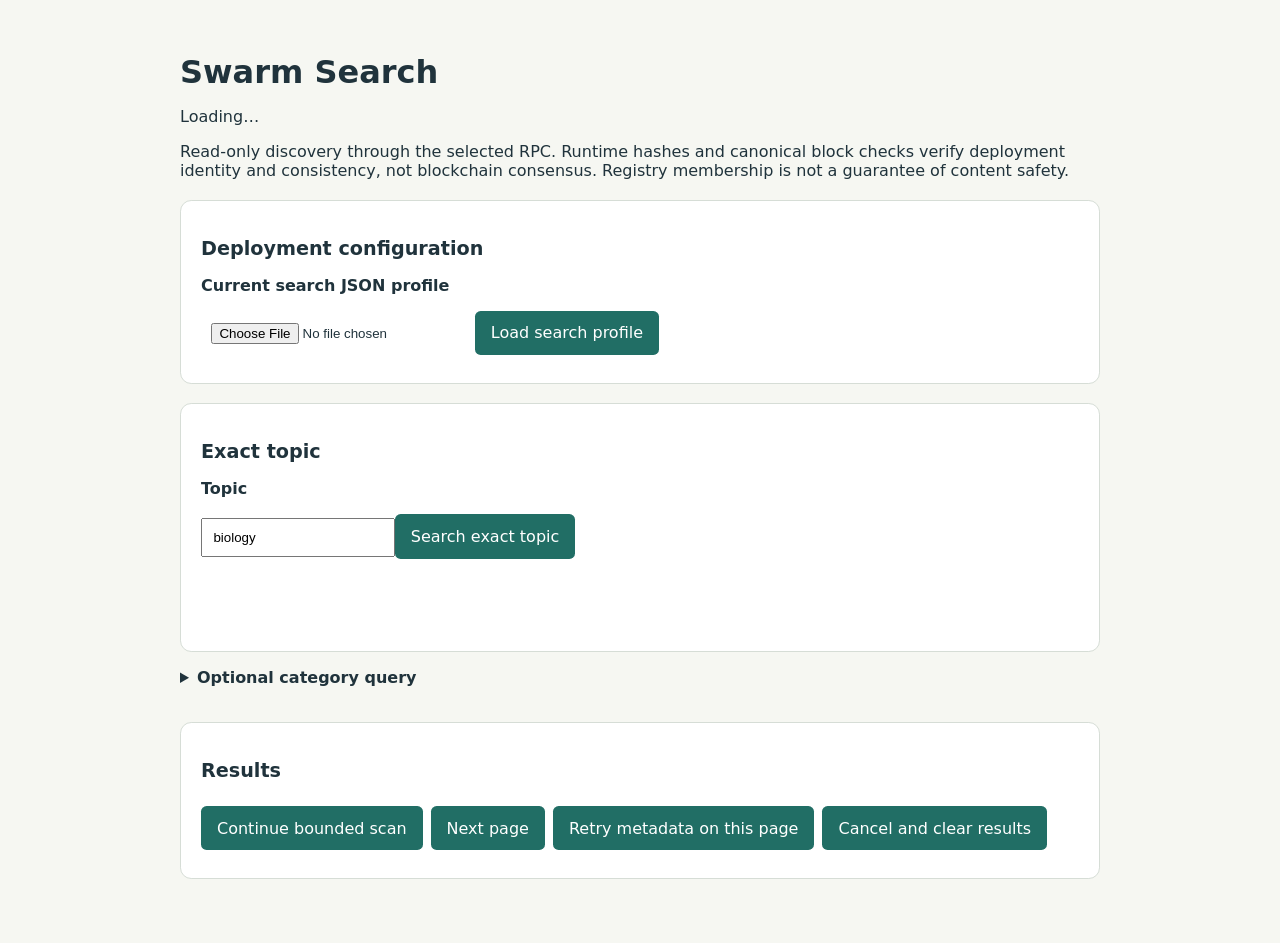
==== websites/apps/search/index.html @ 60d42ea6 "Add Rust publisher, moderator and search applications Add separate Rust/Wasm moderator, publisher an" ====
<!doctype html><html lang="en"><head><meta charset="utf-8"><meta name="viewport" content="width=device-width,initial-scale=1"><meta http-equiv="Content-Security-Policy" content="default-src 'none'; script-src 'self' 'wasm-unsafe-eval'; style-src 'self'; connect-src 'self' https: http://127.0.0.1:* http://localhost:* http://[::1]:*; img-src 'self'; base-uri 'none'; form-action 'none'; object-src 'none'"><meta name="referrer" content="no-referrer"><title>Swarm Search</title><link rel="stylesheet" href="./style.css"></head><body><main><h1>Swarm Search</h1><p id="boot">Loading…</p><p>Read-only discovery through the selected RPC. Runtime hashes and canonical block checks verify deployment identity and consistency, not blockchain consensus. Registry membership is not a guarantee of content safety.</p><section><h2>Deployment configuration</h2><label for="profile">Current search JSON profile</label><input type="file" id="profile" accept="application/json,.json"><button id="load-profile">Load search profile</button></section><section><h2>Exact topic</h2><label for="topic">Topic</label><input id="topic" value="biology" maxlength="4096"><button id="search">Search exact topic</button><p id="notice" role="status" aria-live="polite"></p></section><details><summary>Optional category query</summary><section><h2>Category query</h2><p>A local category graph expands explicit topic queries. It does not create listings or moderation approval.</p><label for="graph">Category graph JSON</label><input type="file" id="graph" accept="application/json,.json"><button id="load-graph">Load category graph</button><fieldset><legend>Choose up to five categories</legend><div id="categories"><p>Load a category graph to see its categories.</p></div></fieldset><label><input type="checkbox" id="expanded" checked>Include descendants</label><label><input type="checkbox" id="all" checked>Match all selected categories (uncheck for any)</label><button id="category-search">Search categories</button></section></details><section><h2>Results</h2><button id="continue">Continue bounded scan</button><button id="next">Next page</button><button id="retry">Retry metadata on this page</button><button id="cancel">Cancel and clear results</button><div id="results"></div></section></main><script type="module" src="./loader.js"></script></body></html>
---- websites/apps/search/style.css ----
:root { font-family: system-ui, sans-serif; color: #20333c; background: #f6f7f2; }
body { margin: 0; }
main { max-width: 920px; margin: auto; padding: 2rem 1.25rem 4rem; }
h1 { margin-bottom: .3rem; } h2 { font-size: 1.2rem; }
section { background: white; border: 1px solid #d6ddd6; border-radius: .7rem; padding: 1.25rem; margin-top: 1.2rem; }
label { display: block; font-weight: 600; margin: 1rem 0 .5rem; }
input { box-sizing: border-box; max-width: 100%; padding: .65rem; }
button { background: #216e65; color: white; border: 0; padding: .8rem 1rem; border-radius: .35rem; cursor: pointer; margin: .5rem .5rem .5rem 0; font: inherit; }
button:disabled { background: #758381; cursor: wait; }
button:focus-visible, input:focus-visible { outline: 3px solid #d49a24; outline-offset: 3px; }
.scope { border-left: 4px solid #216e65; padding-left: 1rem; }
.status { white-space: pre-wrap; overflow-wrap: anywhere; line-height: 1.65; }
.muted { color: #53686e; } #notice { padding: 1rem 0; font-weight: 600; }
pre { white-space: pre-wrap; overflow-wrap: anywhere; line-height: 1.6; font: inherit; }
input[type="password"], #receipt-hash { width: 100%; }
input[type="checkbox"] { margin-right: .5rem; }
button:disabled { cursor: not-allowed; }

summary { cursor: pointer; font-weight: 600; padding: 1rem 0; }
summary:focus-visible { outline: 3px solid #d49a24; outline-offset: 3px; }
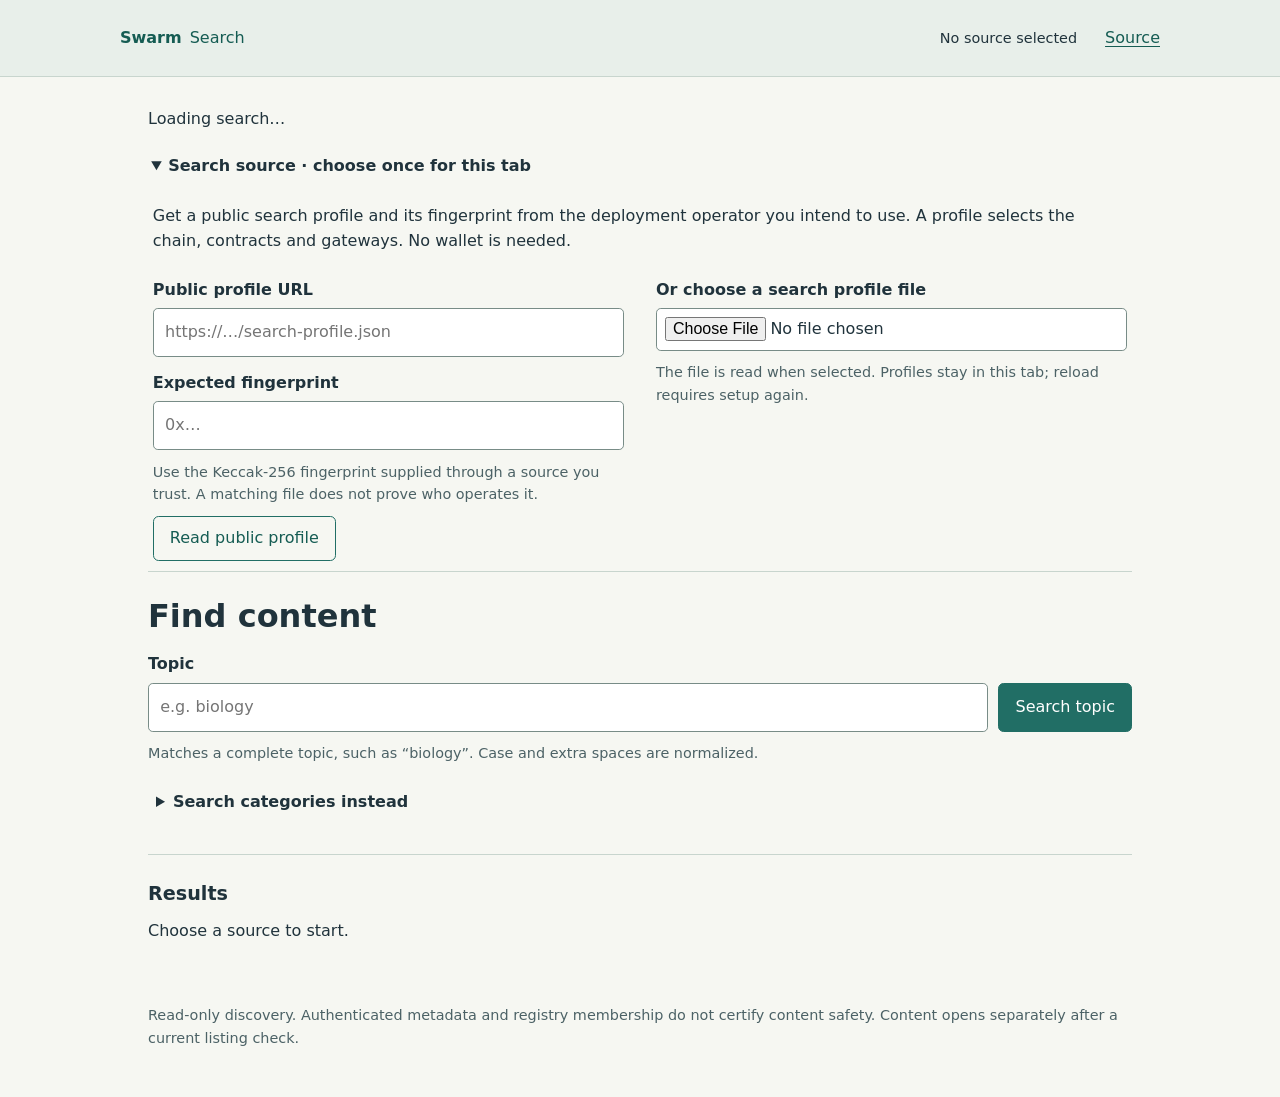
==== commit 12e25632: "Complete publishing, review and discovery journeys" ====
--- a/websites/apps/search/index.html
+++ b/websites/apps/search/index.html
@@ -1 +1,64 @@
-<!doctype html><html lang="en"><head><meta charset="utf-8"><meta name="viewport" content="width=device-width,initial-scale=1"><meta http-equiv="Content-Security-Policy" content="default-src 'none'; script-src 'self' 'wasm-unsafe-eval'; style-src 'self'; connect-src 'self' https: http://127.0.0.1:* http://localhost:* http://[::1]:*; img-src 'self'; base-uri 'none'; form-action 'none'; object-src 'none'"><meta name="referrer" content="no-referrer"><title>Swarm Search</title><link rel="stylesheet" href="./style.css"></head><body><main><h1>Swarm Search</h1><p id="boot">Loading…</p><p>Read-only discovery through the selected RPC. Runtime hashes and canonical block checks verify deployment identity and consistency, not blockchain consensus. Registry membership is not a guarantee of content safety.</p><section><h2>Deployment configuration</h2><label for="profile">Current search JSON profile</label><input type="file" id="profile" accept="application/json,.json"><button id="load-profile">Load search profile</button></section><section><h2>Exact topic</h2><label for="topic">Topic</label><input id="topic" value="biology" maxlength="4096"><button id="search">Search exact topic</button><p id="notice" role="status" aria-live="polite"></p></section><details><summary>Optional category query</summary><section><h2>Category query</h2><p>A local category graph expands explicit topic queries. It does not create listings or moderation approval.</p><label for="graph">Category graph JSON</label><input type="file" id="graph" accept="application/json,.json"><button id="load-graph">Load category graph</button><fieldset><legend>Choose up to five categories</legend><div id="categories"><p>Load a category graph to see its categories.</p></div></fieldset><label><input type="checkbox" id="expanded" checked>Include descendants</label><label><input type="checkbox" id="all" checked>Match all selected categories (uncheck for any)</label><button id="category-search">Search categories</button></section></details><section><h2>Results</h2><button id="continue">Continue bounded scan</button><button id="next">Next page</button><button id="retry">Retry metadata on this page</button><button id="cancel">Cancel and clear results</button><div id="results"></div></section></main><script type="module" src="./loader.js"></script></body></html>
+<!doctype html>
+<html lang="en">
+<head>
+  <meta charset="utf-8">
+  <meta name="viewport" content="width=device-width,initial-scale=1">
+  <meta http-equiv="Content-Security-Policy" content="default-src 'none'; script-src 'self' 'wasm-unsafe-eval'; style-src 'self'; connect-src 'self' https: http://127.0.0.1:* http://localhost:* http://[::1]:*; img-src 'self'; base-uri 'none'; form-action 'none'; object-src 'none'">
+  <meta name="referrer" content="no-referrer">
+  <title>Swarm Search</title><link rel="stylesheet" href="./style.css">
+</head>
+<body>
+  <a class="skip" href="#query">Skip to search</a>
+  <header class="site-header"><div class="header-inner"><a class="brand" href="#query">Swarm <span>Search</span></a><span id="source-summary">No source selected</span><a id="source-link" href="#source-settings">Source</a></div></header>
+  <main>
+    <p id="boot" role="status">Loading search…</p>
+    <details id="source-settings" open>
+      <summary>Search source <span id="source-state">· choose once for this tab</span></summary>
+      <div class="settings">
+        <p>Get a public search profile and its fingerprint from the deployment operator you intend to use. A profile selects the chain, contracts and gateways. No wallet is needed.</p>
+        <div class="source-grid"><div>
+          <label for="profile-url">Public profile URL</label><input id="profile-url" type="url" placeholder="https://…/search-profile.json" autocomplete="off" aria-describedby="source-help">
+          <label for="profile-pin">Expected fingerprint</label><input id="profile-pin" spellcheck="false" autocomplete="off" placeholder="0x…" aria-describedby="source-help">
+          <p id="source-help" class="hint">Use the Keccak-256 fingerprint supplied through a source you trust. A matching file does not prove who operates it.</p>
+          <button id="load-profile-url" class="secondary">Read public profile</button>
+        </div><div>
+          <label for="profile">Or choose a search profile file</label><input type="file" id="profile" accept="application/json,.json">
+          <p class="hint">The file is read when selected. Profiles stay in this tab; reload requires setup again.</p>
+        </div></div>
+        <p id="source-feedback" role="status" aria-live="polite"></p>
+        <div id="candidate" hidden><h2>Review this source</h2><pre id="profile-review"></pre><details><summary>Full profile identity</summary><pre id="profile-pins"></pre></details><label class="check"><input id="trust-profile" type="checkbox">This is the deployment I intend to search.</label><button id="use-profile">Use this source</button></div>
+        <details id="active-details" hidden><summary>Active source details</summary><pre id="active-profile"></pre><p class="hint">Runtime and canonical-block checks verify identity and consistency through this RPC. They do not independently verify blockchain consensus.</p></details>
+      </div>
+    </details>
+    <section id="query" class="query" aria-labelledby="query-heading">
+      <h1 id="query-heading">Find content</h1>
+      <label for="topic">Topic</label>
+      <div class="query-line"><input id="topic" placeholder="e.g. biology" maxlength="4096" aria-describedby="topic-help topic-feedback"><button id="search">Search topic</button></div>
+      <p id="topic-help" class="hint">Matches a complete topic, such as “biology”. Case and extra spaces are normalized.</p>
+      <p id="topic-feedback" role="status" aria-live="polite"></p>
+      <details id="category-query"><summary>Search categories instead</summary>
+        <label for="graph">Local category graph</label><input type="file" id="graph" accept="application/json,.json">
+        <p class="hint">Get the graph from your chosen source. It groups topic queries; it does not create listings or moderation approval.</p>
+        <fieldset><legend>Choose up to five categories</legend><div id="categories">Choose a graph to see its categories.</div></fieldset>
+        <label class="check"><input type="checkbox" id="expanded" checked>Include descendants</label>
+        <label class="check"><input type="checkbox" id="all" checked>Match every selected group (uncheck for any group)</label>
+        <p id="category-preview" class="hint"></p><details><summary>Expanded topic keys</summary><pre id="category-keys"></pre></details><p id="category-feedback" role="status" aria-live="polite"></p>
+        <button id="category-search">Search categories</button>
+      </details>
+      <p id="pending-query" class="hint" role="status" aria-live="polite"></p>
+    </section>
+    <section id="result-section" aria-labelledby="results-heading">
+      <div class="result-heading"><h2 id="results-heading" tabindex="-1">Results</h2><span id="range"></span></div>
+      <p id="applied-query"></p><p id="read-context" class="hint"></p>
+      <p id="notice" role="status" aria-live="polite">Choose a source to start.</p>
+      <p id="search-error" class="error" role="alert"></p>
+      <div id="results"></div>
+      <div class="navigation" aria-label="Search progress and pages">
+        <button id="continue" hidden>Continue collecting</button><button id="previous" class="secondary" hidden>Previous page</button><button id="next" hidden>Next page</button><button id="retry" class="secondary" hidden>Retry metadata on this page</button><button id="cancel" class="secondary" hidden>Cancel read</button><button id="fresh" class="secondary" hidden>Search again at a fresh block</button>
+      </div>
+    </section>
+    <footer>Read-only discovery. Authenticated metadata and registry membership do not certify content safety. Content opens separately after a current listing check.</footer>
+  </main>
+  <script type="module" src="./loader.js"></script>
+</body>
+</html>
--- a/websites/apps/search/style.css
+++ b/websites/apps/search/style.css
@@ -1,20 +1,72 @@
-:root { font-family: system-ui, sans-serif; color: #20333c; background: #f6f7f2; }
+:root { font-family: system-ui, sans-serif; color: #20333c; background: #f6f7f2; line-height: 1.55; }
+* { box-sizing: border-box; }
+html { scroll-padding-block: 1rem; }
+:is(button,input,a,summary,[tabindex]) { scroll-margin-block: 1rem; }
 body { margin: 0; }
-main { max-width: 920px; margin: auto; padding: 2rem 1.25rem 4rem; }
-h1 { margin-bottom: .3rem; } h2 { font-size: 1.2rem; }
-section { background: white; border: 1px solid #d6ddd6; border-radius: .7rem; padding: 1.25rem; margin-top: 1.2rem; }
-label { display: block; font-weight: 600; margin: 1rem 0 .5rem; }
-input { box-sizing: border-box; max-width: 100%; padding: .65rem; }
-button { background: #216e65; color: white; border: 0; padding: .8rem 1rem; border-radius: .35rem; cursor: pointer; margin: .5rem .5rem .5rem 0; font: inherit; }
-button:disabled { background: #758381; cursor: wait; }
-button:focus-visible, input:focus-visible { outline: 3px solid #d49a24; outline-offset: 3px; }
-.scope { border-left: 4px solid #216e65; padding-left: 1rem; }
-.status { white-space: pre-wrap; overflow-wrap: anywhere; line-height: 1.65; }
-.muted { color: #53686e; } #notice { padding: 1rem 0; font-weight: 600; }
-pre { white-space: pre-wrap; overflow-wrap: anywhere; line-height: 1.6; font: inherit; }
-input[type="password"], #receipt-hash { width: 100%; }
-input[type="checkbox"] { margin-right: .5rem; }
-button:disabled { cursor: not-allowed; }
-
-summary { cursor: pointer; font-weight: 600; padding: 1rem 0; }
-summary:focus-visible { outline: 3px solid #d49a24; outline-offset: 3px; }
+[hidden] { display: none !important; }
+a { color: #155c53; text-underline-offset: .2em; }
+button, input { font: inherit; }
+button, a, input, summary { touch-action: manipulation; }
+:is(button,input,a,summary,[tabindex]):focus-visible { outline: 3px solid #6c4300; outline-offset: 3px; }
+[tabindex="-1"]:focus { outline: 3px solid #6c4300; outline-offset: 3px; }
+.skip { position: absolute; left: 1rem; top: -8rem; padding: .7rem; background: white; z-index: 2; }
+.skip:focus { top: .5rem; }
+.site-header { background: #e8efea; border-bottom: 1px solid #c8d5ce; }
+.header-inner { max-width: 68rem; margin: auto; padding: 1rem 1.25rem; display: flex; align-items: center; flex-wrap: wrap; gap: .65rem 1.5rem; }
+.header-inner > a { min-height: 2.75rem; padding: .4rem .25rem; display: inline-flex; align-items: center; }
+.brand { font-weight: 750; text-decoration: none; margin-right: auto; }
+.brand span { margin-left: .5rem; font-weight: 400; }
+#source-summary { font-size: .9rem; overflow-wrap: anywhere; }
+main { max-width: 64rem; margin: auto; padding: 1.25rem 1.25rem 3rem; }
+h1 { font-size: clamp(1.6rem, 4vw, 2rem); margin: 0 0 1rem; line-height: 1.25; }
+h2 { font-size: 1.2rem; margin: 0; }
+h3 { font-size: 1.15rem; margin: 0 0 .5rem; line-height: 1.4; }
+p { margin: .65rem 0; overflow-wrap: anywhere; }
+p:empty { display: none; }
+label { display: block; font-weight: 600; margin: .85rem 0 .35rem; }
+input:not([type="checkbox"]) { width: 100%; min-width: 0; border: 1px solid #788c87; border-radius: .3rem; background: white; color: #20333c; padding: .7rem; }
+input[type="file"] { padding: .5rem; }
+input[type="checkbox"] { width: 1.15rem; height: 1.15rem; flex-shrink: 0; accent-color: #216e65; }
+.check { display: flex; align-items: flex-start; gap: .6rem; font-weight: 400; }
+.check input { margin-top: .2rem; }
+button, .open-content { border: 1px solid #216e65; padding: .65rem 1rem; border-radius: .35rem; background: #216e65; color: white; cursor: pointer; min-height: 2.75rem; line-height: 1.4; }
+button[aria-disabled="true"] { cursor: progress; opacity: .65; }
+button:disabled { cursor: not-allowed; opacity: .6; }
+button.secondary { background: transparent; color: #155c53; }
+button:hover:enabled, .open-content:hover { background: #174f49; color: white; }
+.query { padding: 1.5rem 0; }
+.query-line { display: flex; align-items: stretch; gap: .65rem; }
+.query-line input { flex: 1; }
+.query-line button { flex-shrink: 0; }
+summary { cursor: pointer; font-weight: 600; padding: .7rem .2rem; }
+details > .settings, #category-query { padding: .25rem .3rem; }
+#source-settings { border-bottom: 1px solid #c8d5ce; padding-bottom: .4rem; }
+.source-grid { display: grid; grid-template-columns: 1fr 1fr; gap: 2rem; }
+.hint, footer { color: #4c6266; font-size: .9rem; }
+.error { color: #8d231c; border-left: 3px solid #a93829; padding-left: .75rem; }
+pre { font: inherit; font-size: .9rem; white-space: pre-wrap; overflow-wrap: anywhere; }
+fieldset { border: 1px solid #c8d5ce; margin: 1rem 0; padding: .75rem; min-width: 0; }
+#category-preview { white-space: pre-wrap; }
+.category-path { display: block; font-size: .85rem; color: #4c6266; }
+.result-heading { display: flex; flex-wrap: wrap; align-items: baseline; justify-content: space-between; gap: .4rem 1rem; }
+#result-section { border-top: 1px solid #c8d5ce; padding-top: 1.5rem; }
+article { background: white; border: 1px solid #d0dcd5; border-radius: .6rem; padding: 1.25rem; margin-top: 1rem; min-width: 0; overflow-wrap: anywhere; }
+article .description { margin: .5rem 0; }
+article .attributes { color: #4c6266; font-size: .9rem; }
+.row-actions { display: flex; flex-wrap: wrap; gap: .75rem; align-items: center; margin: .9rem 0; }
+.open-content { display: inline-block; text-decoration: none; }
+.row-status { font-size: .9rem; }
+.evidence { margin-top: .5rem; }
+.evidence summary { font-size: .9rem; font-weight: 400; }
+.navigation { display: flex; flex-wrap: wrap; gap: .65rem; margin: 1.25rem 0; }
+footer { margin-top: 2.5rem; }
+@media (max-width: 42rem) { .source-grid { grid-template-columns: 1fr; gap: .75rem; } }
+@media (max-width: 28rem) {
+  main { padding: 1rem .9rem 2rem; }
+  .header-inner { padding: .85rem .9rem; gap: .5rem 1rem; }
+  #source-summary { flex-basis: 100%; order: 2; }
+  .query-line { flex-direction: column; }
+  article { padding: 1rem; }
+  .row-actions > *, .navigation > * { width: 100%; text-align: center; }
+}
+@media (prefers-reduced-motion: reduce) { * { scroll-behavior: auto !important; } }
